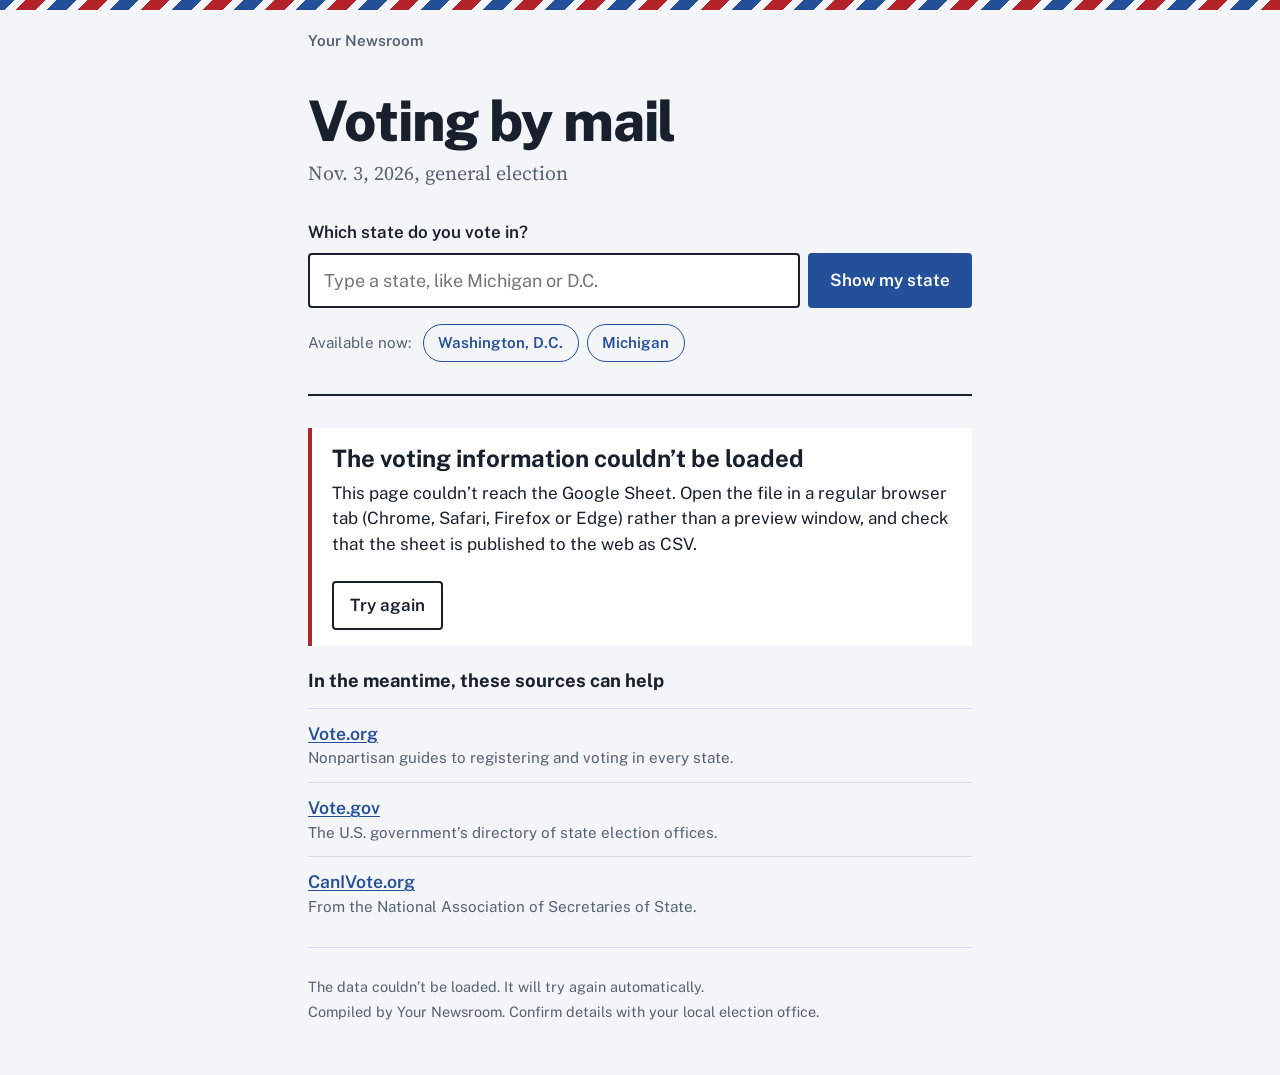
==== index.html @ 405a317d "Add files via upload" ====
<!doctype html>
<html lang="en">
<head>
<meta charset="utf-8">
<meta name="viewport" content="width=device-width, initial-scale=1">
<title>Voting by mail: state guide</title>
<link rel="preconnect" href="https://fonts.googleapis.com">
<link rel="preconnect" href="https://fonts.gstatic.com" crossorigin>
<link href="https://fonts.googleapis.com/css2?family=Public+Sans:wght@400;600;800&family=Source+Serif+4:opsz,wght@8..60,400;8..60,600&display=swap" rel="stylesheet">
<style>
  :root {
    --paper: #F3F5F8; --surface: #FFFFFF; --ink: #18202E; --muted: #566273;
    --blue: #24509A; --red: #B4232A; --line: #D5DBE4;
    --sans: "Public Sans", "Segoe UI", Roboto, Helvetica, Arial, sans-serif;
    --serif: "Source Serif 4", Georgia, "Times New Roman", serif;
  }
  @media (prefers-color-scheme: dark) {
    :root {
      color-scheme: dark;
      --paper: #121822; --surface: #1A2230; --ink: #E6EAF0; --muted: #A0ABBA;
      --blue: #93B4F2; --red: #F09A9A; --line: #2E3848;
    }
  }
  * { box-sizing: border-box; }
  html { -webkit-text-size-adjust: 100%; }
  body { margin: 0; background: var(--paper); color: var(--ink); font-family: var(--sans); font-size: 1.0625rem; line-height: 1.5; }

  .airmail { height: 10px; background: repeating-linear-gradient(-45deg, var(--red) 0 14px, var(--paper) 14px 22px, var(--blue) 22px 36px, var(--paper) 36px 44px); }

  .wrap { max-width: 44rem; margin: 0 auto; padding: 0 1.25rem; }
  .newsroom { margin: 1.25rem 0 0; font-weight: 600; color: var(--muted); font-size: .95rem; }

  .lookup { padding: 2.5rem 0 2rem; border-bottom: 2px solid var(--ink); }
  h1 { font-family: var(--sans); font-weight: 800; font-size: clamp(2.25rem, 7vw, 3.5rem); line-height: 1.02; letter-spacing: -.02em; margin: 0; }
  .election { margin: .5rem 0 2rem; font-family: var(--serif); font-size: 1.25rem; color: var(--muted); }

  label { display: block; font-weight: 600; margin-bottom: .5rem; }
  .row { display: flex; gap: .5rem; flex-wrap: wrap; }
  input[type=text] {
    flex: 1 1 14rem; min-width: 0; font: inherit; font-size: 1.125rem; padding: .75rem .9rem;
    color: var(--ink); background: var(--surface); border: 2px solid var(--ink); border-radius: 4px;
  }
  button { font: inherit; cursor: pointer; }
  .submit { padding: .75rem 1.25rem; font-weight: 600; color: #fff; background: var(--blue); border: 2px solid var(--blue); border-radius: 4px; }
  @media (prefers-color-scheme: dark) { .submit { color: #10192A; } }
  .quick { display: flex; gap: .5rem; flex-wrap: wrap; margin-top: 1rem; align-items: center; }
  .quick::before { content: "Available now:"; color: var(--muted); font-size: .95rem; margin-right: .25rem; }
  .chip { padding: .4rem .9rem; background: transparent; color: var(--blue); border: 1.5px solid var(--blue); border-radius: 999px; font-weight: 600; font-size: .95rem; }
  .chip:hover { background: var(--blue); color: var(--surface); }
  :focus-visible { outline: 3px solid var(--red); outline-offset: 2px; }

  #view { padding: 2rem 0 1rem; min-height: 12rem; }
  h2 { font-size: 1.5rem; line-height: 1.2; margin: 0 0 1rem; }

  .result dl { margin: 0; }
  .fact { padding: 1rem 0; border-top: 1px solid var(--line); display: grid; grid-template-columns: minmax(9rem, 13rem) 1fr; gap: .25rem 1.5rem; }
  .fact:first-child { border-top: 0; padding-top: 0; }
  dt { font-weight: 600; color: var(--muted); font-size: .95rem; }
  dd { margin: 0; font-family: var(--serif); font-size: 1.125rem; line-height: 1.6; white-space: pre-line; overflow-wrap: anywhere; }
  dd.blank, p.blank { font-family: var(--sans); font-size: 1rem; color: var(--muted); font-style: italic; }
  @media (max-width: 34rem) { .fact { grid-template-columns: 1fr; } }

  a { color: var(--blue); text-underline-offset: 2px; }
  .kicker { margin: 0 0 .25rem; font-weight: 600; color: var(--red); font-size: .95rem; }
  .result h2 { font-size: clamp(1.75rem, 5vw, 2.25rem); letter-spacing: -.01em; margin-bottom: .25rem; }
  .updated { margin: 0 0 1.5rem; color: var(--muted); font-size: .95rem; }
  .cited { margin-top: 1.5rem; padding-top: 1rem; border-top: 2px solid var(--ink); font-size: .95rem; }
  .cited h3 { font-size: 1rem; margin: 0 0 .5rem; }
  .cited ul { margin: 0; padding-left: 1.1rem; }
  .cited li { overflow-wrap: anywhere; margin: .2rem 0; }
  .back { margin-top: 1.5rem; padding: .6rem 1rem; background: transparent; color: var(--ink); border: 2px solid var(--ink); border-radius: 4px; font-weight: 600; }

  .notice { padding: 1rem 1.25rem; border-left: 4px solid var(--red); background: var(--surface); margin-bottom: 1.5rem; }
  .notice p { margin: 0; }
  .notice h2 { margin-bottom: .5rem; }

  .sources h2 { font-size: 1.15rem; }
  .sources ul { list-style: none; margin: 0; padding: 0; }
  .sources li { padding: .75rem 0; border-top: 1px solid var(--line); display: flex; flex-direction: column; }
  .sources li a { font-weight: 600; font-size: 1.1rem; }
  .sources li span { color: var(--muted); font-size: .95rem; }

  footer { padding: 1.5rem 0 3rem; color: var(--muted); font-size: .9rem; border-top: 1px solid var(--line); }
  footer p { margin: .25rem 0; }
  .sr-only { position: absolute; width: 1px; height: 1px; overflow: hidden; clip: rect(0 0 0 0); white-space: nowrap; }
</style>
</head>
<body>
  <div class="airmail" aria-hidden="true"></div>
  <div class="wrap">
    <header><p class="newsroom" id="newsroom"></p></header>
    <main>
      <section class="lookup">
        <h1>Voting by mail</h1>
        <p class="election" id="election"></p>
        <form id="lookup-form" role="search" autocomplete="off">
          <label for="state-input">Which state do you vote in?</label>
          <div class="row">
            <input type="text" id="state-input" list="state-list" placeholder="Type a state, like Michigan or D.C.">
            <button type="submit" class="submit">Show my state</button>
          </div>
          <datalist id="state-list"></datalist>
        </form>
        <div class="quick" id="quick"></div>
      </section>
      <section id="view" aria-live="polite"></section>
    </main>
    <footer>
      <p id="status" role="status"></p>
      <p id="credit"></p>
    </footer>
  </div>
  <script src="config.js"></script>
  <script src="bot.js"></script>
</body>
</html>
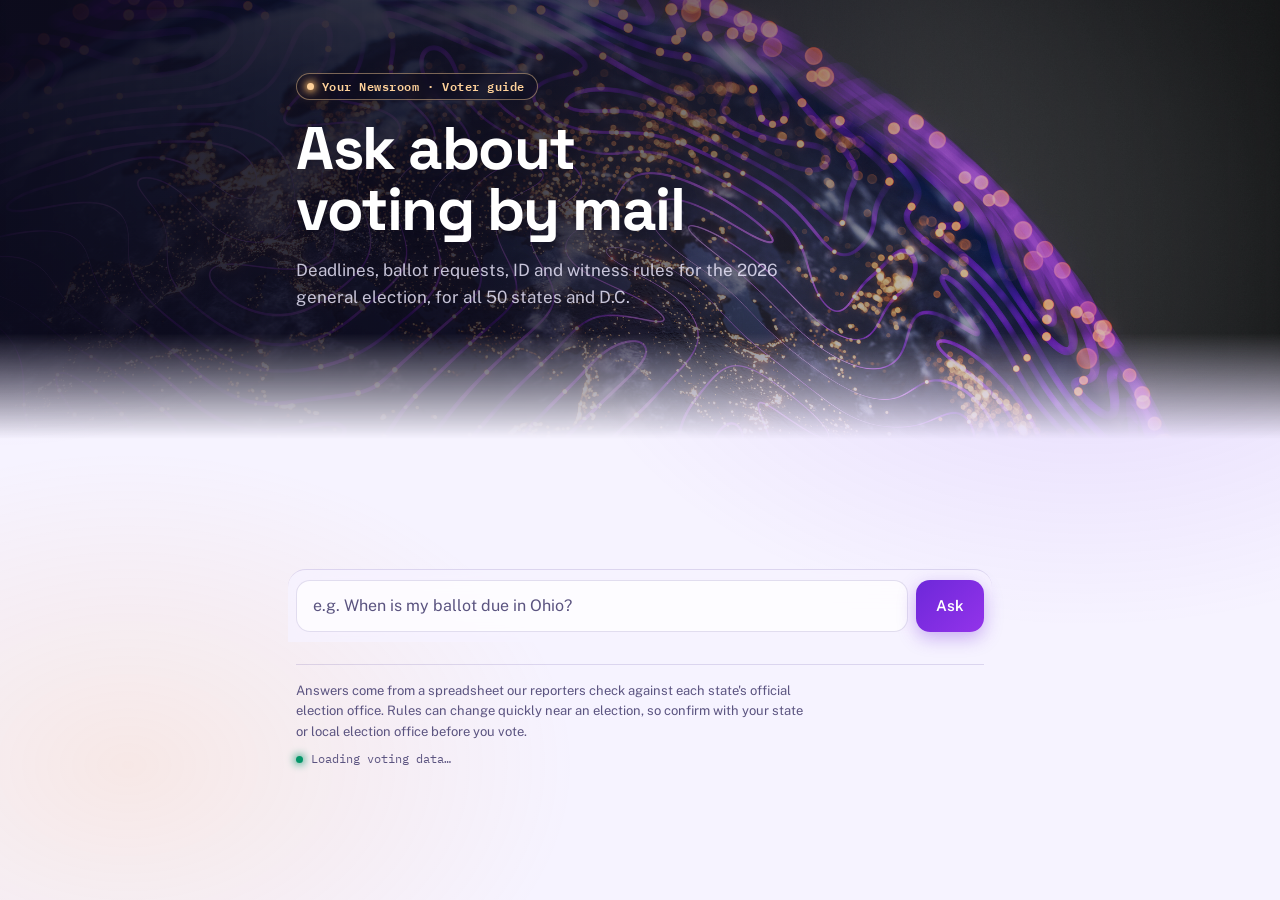
==== commit a845d12d: "Add files via upload" ====
--- a/index.html
+++ b/index.html
@@ -1,116 +1,44 @@
 <!doctype html>
 <html lang="en">
 <head>
-<meta charset="utf-8">
-<meta name="viewport" content="width=device-width, initial-scale=1">
-<title>Voting by mail: state guide</title>
-<link rel="preconnect" href="https://fonts.googleapis.com">
-<link rel="preconnect" href="https://fonts.gstatic.com" crossorigin>
-<link href="https://fonts.googleapis.com/css2?family=Public+Sans:wght@400;600;800&family=Source+Serif+4:opsz,wght@8..60,400;8..60,600&display=swap" rel="stylesheet">
-<style>
-  :root {
-    --paper: #F3F5F8; --surface: #FFFFFF; --ink: #18202E; --muted: #566273;
-    --blue: #24509A; --red: #B4232A; --line: #D5DBE4;
-    --sans: "Public Sans", "Segoe UI", Roboto, Helvetica, Arial, sans-serif;
-    --serif: "Source Serif 4", Georgia, "Times New Roman", serif;
-  }
-  @media (prefers-color-scheme: dark) {
-    :root {
-      color-scheme: dark;
-      --paper: #121822; --surface: #1A2230; --ink: #E6EAF0; --muted: #A0ABBA;
-      --blue: #93B4F2; --red: #F09A9A; --line: #2E3848;
-    }
-  }
-  * { box-sizing: border-box; }
-  html { -webkit-text-size-adjust: 100%; }
-  body { margin: 0; background: var(--paper); color: var(--ink); font-family: var(--sans); font-size: 1.0625rem; line-height: 1.5; }
-
-  .airmail { height: 10px; background: repeating-linear-gradient(-45deg, var(--red) 0 14px, var(--paper) 14px 22px, var(--blue) 22px 36px, var(--paper) 36px 44px); }
-
-  .wrap { max-width: 44rem; margin: 0 auto; padding: 0 1.25rem; }
-  .newsroom { margin: 1.25rem 0 0; font-weight: 600; color: var(--muted); font-size: .95rem; }
-
-  .lookup { padding: 2.5rem 0 2rem; border-bottom: 2px solid var(--ink); }
-  h1 { font-family: var(--sans); font-weight: 800; font-size: clamp(2.25rem, 7vw, 3.5rem); line-height: 1.02; letter-spacing: -.02em; margin: 0; }
-  .election { margin: .5rem 0 2rem; font-family: var(--serif); font-size: 1.25rem; color: var(--muted); }
-
-  label { display: block; font-weight: 600; margin-bottom: .5rem; }
-  .row { display: flex; gap: .5rem; flex-wrap: wrap; }
-  input[type=text] {
-    flex: 1 1 14rem; min-width: 0; font: inherit; font-size: 1.125rem; padding: .75rem .9rem;
-    color: var(--ink); background: var(--surface); border: 2px solid var(--ink); border-radius: 4px;
-  }
-  button { font: inherit; cursor: pointer; }
-  .submit { padding: .75rem 1.25rem; font-weight: 600; color: #fff; background: var(--blue); border: 2px solid var(--blue); border-radius: 4px; }
-  @media (prefers-color-scheme: dark) { .submit { color: #10192A; } }
-  .quick { display: flex; gap: .5rem; flex-wrap: wrap; margin-top: 1rem; align-items: center; }
-  .quick::before { content: "Available now:"; color: var(--muted); font-size: .95rem; margin-right: .25rem; }
-  .chip { padding: .4rem .9rem; background: transparent; color: var(--blue); border: 1.5px solid var(--blue); border-radius: 999px; font-weight: 600; font-size: .95rem; }
-  .chip:hover { background: var(--blue); color: var(--surface); }
-  :focus-visible { outline: 3px solid var(--red); outline-offset: 2px; }
-
-  #view { padding: 2rem 0 1rem; min-height: 12rem; }
-  h2 { font-size: 1.5rem; line-height: 1.2; margin: 0 0 1rem; }
-
-  .result dl { margin: 0; }
-  .fact { padding: 1rem 0; border-top: 1px solid var(--line); display: grid; grid-template-columns: minmax(9rem, 13rem) 1fr; gap: .25rem 1.5rem; }
-  .fact:first-child { border-top: 0; padding-top: 0; }
-  dt { font-weight: 600; color: var(--muted); font-size: .95rem; }
-  dd { margin: 0; font-family: var(--serif); font-size: 1.125rem; line-height: 1.6; white-space: pre-line; overflow-wrap: anywhere; }
-  dd.blank, p.blank { font-family: var(--sans); font-size: 1rem; color: var(--muted); font-style: italic; }
-  @media (max-width: 34rem) { .fact { grid-template-columns: 1fr; } }
-
-  a { color: var(--blue); text-underline-offset: 2px; }
-  .kicker { margin: 0 0 .25rem; font-weight: 600; color: var(--red); font-size: .95rem; }
-  .result h2 { font-size: clamp(1.75rem, 5vw, 2.25rem); letter-spacing: -.01em; margin-bottom: .25rem; }
-  .updated { margin: 0 0 1.5rem; color: var(--muted); font-size: .95rem; }
-  .cited { margin-top: 1.5rem; padding-top: 1rem; border-top: 2px solid var(--ink); font-size: .95rem; }
-  .cited h3 { font-size: 1rem; margin: 0 0 .5rem; }
-  .cited ul { margin: 0; padding-left: 1.1rem; }
-  .cited li { overflow-wrap: anywhere; margin: .2rem 0; }
-  .back { margin-top: 1.5rem; padding: .6rem 1rem; background: transparent; color: var(--ink); border: 2px solid var(--ink); border-radius: 4px; font-weight: 600; }
-
-  .notice { padding: 1rem 1.25rem; border-left: 4px solid var(--red); background: var(--surface); margin-bottom: 1.5rem; }
-  .notice p { margin: 0; }
-  .notice h2 { margin-bottom: .5rem; }
-
-  .sources h2 { font-size: 1.15rem; }
-  .sources ul { list-style: none; margin: 0; padding: 0; }
-  .sources li { padding: .75rem 0; border-top: 1px solid var(--line); display: flex; flex-direction: column; }
-  .sources li a { font-weight: 600; font-size: 1.1rem; }
-  .sources li span { color: var(--muted); font-size: .95rem; }
-
-  footer { padding: 1.5rem 0 3rem; color: var(--muted); font-size: .9rem; border-top: 1px solid var(--line); }
-  footer p { margin: .25rem 0; }
-  .sr-only { position: absolute; width: 1px; height: 1px; overflow: hidden; clip: rect(0 0 0 0); white-space: nowrap; }
-</style>
+  <meta charset="utf-8">
+  <meta name="viewport" content="width=device-width, initial-scale=1, viewport-fit=cover">
+  <title>Mail Ballot Answers</title>
+  <meta name="description" content="Ask when, where and how to vote by mail in your state.">
+  <meta name="color-scheme" content="dark light">
+  <meta name="theme-color" content="#0b0a1c">
+  <link rel="preconnect" href="https://fonts.googleapis.com">
+  <link rel="preconnect" href="https://fonts.gstatic.com" crossorigin>
+  <link rel="stylesheet" href="https://fonts.googleapis.com/css2?family=IBM+Plex+Mono:wght@400;600&family=Public+Sans:wght@400;600;800&family=Space+Grotesk:wght@500;700&display=swap">
+  <link rel="preload" as="image" href="hero.jpg">
+  <link rel="stylesheet" href="style.css">
 </head>
 <body>
-  <div class="airmail" aria-hidden="true"></div>
-  <div class="wrap">
-    <header><p class="newsroom" id="newsroom"></p></header>
-    <main>
-      <section class="lookup">
-        <h1>Voting by mail</h1>
-        <p class="election" id="election"></p>
-        <form id="lookup-form" role="search" autocomplete="off">
-          <label for="state-input">Which state do you vote in?</label>
-          <div class="row">
-            <input type="text" id="state-input" list="state-list" placeholder="Type a state, like Michigan or D.C.">
-            <button type="submit" class="submit">Show my state</button>
-          </div>
-          <datalist id="state-list"></datalist>
-        </form>
-        <div class="quick" id="quick"></div>
-      </section>
-      <section id="view" aria-live="polite"></section>
-    </main>
+  <main class="wrap">
+    <header>
+      <p class="kicker"><span data-newsroom>Your Newsroom</span> · Voter guide</p>
+      <h1>Ask about voting by mail</h1>
+      <p>Deadlines, ballot requests, ID and witness rules for the <span data-election>2026 general election</span>, for all 50 states and D.C.</p>
+    </header>
+
+    <div id="chips" class="chips" aria-label="Example questions"></div>
+
+    <section id="log" class="log" aria-live="polite" aria-label="Conversation"></section>
+
+    <form id="ask" class="ask" autocomplete="off">
+      <label for="q">Your question</label>
+      <input id="q" name="q" type="text" placeholder="e.g. When is my ballot due in Ohio?" required>
+      <button type="submit">Ask</button>
+    </form>
+
     <footer>
-      <p id="status" role="status"></p>
-      <p id="credit"></p>
+      <p>Answers come from a spreadsheet our reporters check against each state's official election office. Rules can change quickly near an election, so confirm with your state or local election office before you vote.</p>
+      <p id="status" class="status">Loading voting data…</p>
     </footer>
-  </div>
+  </main>
+
   <script src="config.js"></script>
   <script src="bot.js"></script>
+  <script src="app.js"></script>
 </body>
 </html>
--- a/style.css
+++ b/style.css
@@ -0,0 +1,289 @@
+/* Night map: a dark, star-lit theme built around hero.jpg.
+   One narrow 720px column: banner header, example chips, chat log, sticky question bar, footer.
+   Variable names are shared with tests.html — rename none of them. */
+
+/* ---------- Tokens: dark (default) ---------- */
+:root {
+  --paper: #0b0a1c;
+  --card: rgba(24, 20, 56, 0.62);
+  --ink: #eeeaff;
+  --muted: #a9a3cc;
+  --rule: rgba(169, 163, 204, 0.18);
+  --accent: #a78bfa;
+  --accent-ink: #ffffff;
+  --stamp: #ffb454;
+  --you: #6d28d9;
+  --font-body: "Public Sans", system-ui, -apple-system, "Segoe UI", sans-serif;
+  --font-mono: "IBM Plex Mono", ui-monospace, "SFMono-Regular", Menlo, monospace;
+  --font-display: "Space Grotesk", "Public Sans", system-ui, sans-serif;
+
+  --violet: #6d28d9;
+  --purple: #9333ea;
+  --label: #c4b5fd;
+  --amber: #ffd29a;
+  --glass: rgba(255, 255, 255, 0.06);
+  --glass-edge: rgba(255, 255, 255, 0.12);
+  --bar: rgba(11, 10, 28, 0.72);
+  --glow-violet: rgba(124, 58, 237, 0.28);
+  --glow-amber: rgba(255, 170, 80, 0.12);
+  --live: #34d399;
+  color-scheme: dark;
+}
+
+/* ---------- Tokens: light ---------- */
+@media (prefers-color-scheme: light) {
+  :root:not([data-theme="dark"]) {
+    --paper: #f6f3ff; --card: rgba(255, 255, 255, 0.72); --ink: #1b1535; --muted: #5b5480;
+    --rule: rgba(60, 40, 140, 0.14); --accent: #6d28d9; --accent-ink: #ffffff; --stamp: #b45309;
+    --label: #6d28d9; --glass: rgba(255, 255, 255, 0.7); --glass-edge: rgba(60, 40, 140, 0.14);
+    --bar: rgba(246, 243, 255, 0.78); --glow-violet: rgba(124, 58, 237, 0.14);
+    --glow-amber: rgba(255, 170, 80, 0.14); --live: #059669;
+    color-scheme: light;
+  }
+}
+:root[data-theme="light"] {
+  --paper: #f6f3ff; --card: rgba(255, 255, 255, 0.72); --ink: #1b1535; --muted: #5b5480;
+  --rule: rgba(60, 40, 140, 0.14); --accent: #6d28d9; --accent-ink: #ffffff; --stamp: #b45309;
+  --label: #6d28d9; --glass: rgba(255, 255, 255, 0.7); --glass-edge: rgba(60, 40, 140, 0.14);
+  --bar: rgba(246, 243, 255, 0.78); --glow-violet: rgba(124, 58, 237, 0.14);
+  --glow-amber: rgba(255, 170, 80, 0.14); --live: #059669;
+  color-scheme: light;
+}
+
+/* ---------- Page ---------- */
+* { box-sizing: border-box; }
+html { background: var(--paper); }
+body {
+  margin: 0; color: var(--ink); background: transparent;
+  font: 16px/1.6 var(--font-body);
+  overflow-x: clip; /* the full-bleed banner must never cause sideways scrolling */
+}
+/* Soft violet and amber glows, fixed behind everything */
+body::before {
+  content: ""; position: fixed; inset: 0; z-index: -1; pointer-events: none;
+  background:
+    radial-gradient(60vmax 40vmax at 85% 30%, var(--glow-violet), transparent 70%),
+    radial-gradient(50vmax 35vmax at 10% 85%, var(--glow-amber), transparent 70%),
+    radial-gradient(40vmax 30vmax at 0% 20%, var(--glow-violet), transparent 70%);
+}
+
+.wrap {
+  max-width: 720px; margin: 0 auto;
+  padding-block: 24px 0;
+  padding-left: max(16px, env(safe-area-inset-left, 0px));
+  padding-right: max(16px, env(safe-area-inset-right, 0px));
+  display: flex; flex-direction: column; gap: 22px;
+}
+
+a { color: var(--accent); overflow-wrap: anywhere; text-underline-offset: 3px; }
+:focus-visible { outline: 2px solid var(--accent); outline-offset: 3px; border-radius: 6px; }
+
+/* ---------- Header banner ---------- */
+header {
+  position: relative; isolation: isolate;
+  /* full-bleed while the text stays on the 720px column */
+  margin-inline: calc(50% - 50vw);
+  padding-inline: calc(50vw - 50%);
+  margin-top: -24px;
+  padding-top: calc(72px + env(safe-area-inset-top, 0px));
+  padding-bottom: 128px;
+  margin-bottom: -56px; /* let the fade overlap the chips a little */
+  color: #ffffff;
+}
+header::before {
+  content: ""; position: absolute; inset: 0; z-index: -1;
+  background:
+    linear-gradient(90deg, rgba(11, 10, 28, 0.94) 0%, rgba(11, 10, 28, 0.78) 38%, rgba(11, 10, 28, 0.25) 72%, rgba(11, 10, 28, 0.1) 100%),
+    url("hero.jpg") 70% 40% / cover no-repeat,
+    #0b0a1c;
+  -webkit-mask-image: linear-gradient(to bottom, #000 0%, #000 76%, transparent 100%);
+          mask-image: linear-gradient(to bottom, #000 0%, #000 76%, transparent 100%);
+}
+
+header .kicker {
+  display: inline-flex; align-items: center; gap: 8px;
+  width: fit-content; max-width: 100%; margin: 0 0 18px;
+  padding: 5px 12px 5px 10px;
+  font: 600 12px/1.3 var(--font-mono); letter-spacing: 0.04em;
+  color: #ffd29a;
+  border: 1px solid rgba(255, 210, 154, 0.45); border-radius: 999px;
+  background: rgba(11, 10, 28, 0.45);
+  -webkit-backdrop-filter: blur(6px); backdrop-filter: blur(6px);
+}
+header .kicker::before {
+  content: ""; flex: none; width: 7px; height: 7px; border-radius: 50%;
+  background: #ffd29a;
+  box-shadow: 0 0 6px 2px rgba(255, 190, 110, 0.75), 0 0 16px 4px rgba(255, 170, 80, 0.35);
+}
+
+header h1 {
+  font-family: var(--font-display); font-weight: 700;
+  font-size: clamp(36px, 8vw, 60px); line-height: 1.02; letter-spacing: -0.025em;
+  margin: 0 0 16px; max-width: 13ch; text-wrap: balance;
+  color: #ffffff; text-shadow: 0 2px 24px rgba(11, 10, 28, 0.6);
+}
+header p { margin: 0; color: rgba(238, 234, 255, 0.82); max-width: 52ch; font-size: 17px; }
+
+/* ---------- Example-question chips ---------- */
+.chips { display: flex; flex-wrap: wrap; gap: 8px; position: relative; }
+.chips button {
+  font: inherit; font-size: 14px; color: var(--ink);
+  background: var(--glass); border: 1px solid var(--glass-edge); border-radius: 999px;
+  padding: 7px 14px; cursor: pointer; max-width: 100%;
+  -webkit-backdrop-filter: blur(10px); backdrop-filter: blur(10px);
+  transition: border-color 0.2s, box-shadow 0.2s, background-color 0.2s;
+}
+.chips button:hover {
+  border-color: rgba(167, 139, 250, 0.7);
+  box-shadow: 0 0 0 1px rgba(167, 139, 250, 0.25), 0 0 18px rgba(147, 51, 234, 0.45);
+}
+
+/* ---------- Conversation ---------- */
+.log { display: flex; flex-direction: column; gap: 18px; min-height: 120px; }
+.msg { max-width: 100%; min-width: 0; }
+
+.msg.you {
+  align-self: flex-end; max-width: 85%;
+  padding: 10px 16px; border-radius: 18px 18px 4px 18px;
+  background: linear-gradient(135deg, #6d28d9, #9333ea);
+  color: #ffffff; overflow-wrap: anywhere;
+  box-shadow: 0 6px 20px rgba(109, 40, 217, 0.3);
+}
+
+.msg.bot { position: relative; padding-left: 24px; }
+.msg.bot::before { /* amber dot */
+  content: ""; position: absolute; left: 3px; top: 8px;
+  width: 9px; height: 9px; border-radius: 50%;
+  background: #ffd29a;
+  box-shadow: 0 0 6px 2px rgba(255, 190, 110, 0.7), 0 0 14px 4px rgba(255, 170, 80, 0.3);
+}
+.msg.bot::after { /* faint violet line running down */
+  content: ""; position: absolute; left: 7px; top: 24px; bottom: 2px; width: 1px;
+  background: linear-gradient(to bottom, rgba(167, 139, 250, 0.5), rgba(167, 139, 250, 0));
+}
+.msg.bot p { margin: 0 0 8px; max-width: 65ch; }
+
+/* ---------- Answer card ---------- */
+.state-card {
+  position: relative; overflow: hidden;
+  display: grid; gap: 14px;
+  padding: 22px 20px 18px;
+  border: 1px solid var(--glass-edge); border-radius: 16px;
+  background:
+    url("data:image/svg+xml,%3Csvg xmlns='http://www.w3.org/2000/svg' width='240' height='170' viewBox='0 0 240 170' fill='none' stroke='%23a78bfa' stroke-opacity='.35' stroke-width='1'%3E%3Cpath d='M20 170C48 112 104 124 126 88S190 40 240 14'/%3E%3Cpath d='M56 170C78 128 122 136 146 104S200 66 240 46'/%3E%3Cpath d='M92 170C108 140 140 148 164 120S210 92 240 80'/%3E%3Cpath d='M128 170C140 150 160 156 180 136S218 116 240 112'/%3E%3Cpath d='M164 170C172 158 186 162 198 150S226 140 240 140'/%3E%3C/svg%3E") right bottom / 240px 170px no-repeat,
+    var(--card);
+  -webkit-backdrop-filter: blur(16px) saturate(120%); backdrop-filter: blur(16px) saturate(120%);
+  box-shadow: 0 18px 40px rgba(5, 4, 20, 0.35);
+}
+.state-card::before { /* gradient strip along the top edge */
+  content: ""; position: absolute; inset: 0 0 auto; height: 3px;
+  background: linear-gradient(90deg, #6d28d9, #9333ea 55%, #ffb454);
+}
+.state-card h2 {
+  margin: 0; padding-right: 104px;
+  font: 700 24px/1.15 var(--font-display); letter-spacing: -0.01em;
+}
+.state-card dl { margin: 0; display: grid; gap: 0; }
+.state-card dt {
+  font: 600 11px/1.3 var(--font-mono); letter-spacing: 0.08em; text-transform: uppercase;
+  color: var(--label);
+  padding-top: 12px; border-top: 1px solid var(--rule);
+}
+.state-card dl > dt:first-child,
+.state-card dl > div:first-child > dt { padding-top: 0; border-top: 0; }
+.state-card dl > div + div > dt { margin-top: 12px; }
+.state-card dd { margin: 4px 0 12px; overflow-wrap: anywhere; }
+.state-card dl > dd:last-child,
+.state-card dl > div:last-child > dd { margin-bottom: 0; }
+
+.state-card .foot {
+  display: flex; flex-wrap: wrap; gap: 6px 16px; align-items: center;
+  border-top: 1px solid var(--rule); padding-top: 12px;
+  font-size: 14px; color: var(--muted);
+  position: relative; /* stays above the contour lines */
+}
+
+/* The "postmark": when a reporter last checked this row */
+.postmark {
+  position: absolute; top: 16px; right: 16px; width: 86px; height: 86px;
+  border: 4px double var(--stamp); border-radius: 50%;
+  color: var(--stamp); opacity: 0.9;
+  display: grid; place-content: center; text-align: center;
+  transform: rotate(-9deg);
+  font: 600 10px/1.25 var(--font-mono); letter-spacing: 0.06em; text-transform: uppercase;
+  box-shadow: 0 0 14px rgba(255, 180, 84, 0.18);
+}
+.postmark b { display: block; font-size: 12px; }
+
+/* ---------- Question bar ---------- */
+form.ask {
+  position: sticky; bottom: 0; z-index: 5;
+  display: flex; gap: 8px;
+  margin-inline: -8px; padding: 10px 8px calc(10px + env(safe-area-inset-bottom, 0px));
+  background: var(--bar);
+  -webkit-backdrop-filter: blur(14px) saturate(140%); backdrop-filter: blur(14px) saturate(140%);
+  border-top: 1px solid var(--rule);
+  border-radius: 18px 18px 0 0;
+}
+form.ask label { position: absolute; left: -9999px; }
+form.ask input {
+  flex: 1; min-width: 0; font: inherit; font-size: 16px; /* 16px stops iOS zoom */
+  padding: 12px 16px; color: var(--ink);
+  background: var(--glass); border: 1px solid var(--glass-edge); border-radius: 14px;
+  transition: border-color 0.2s, box-shadow 0.2s;
+}
+form.ask input::placeholder { color: var(--muted); }
+form.ask input:focus { outline: none; border-color: #a78bfa; box-shadow: 0 0 0 3px rgba(167, 139, 250, 0.25), 0 0 22px rgba(147, 51, 234, 0.35); }
+form.ask input:focus-visible { outline: none; }
+form.ask button {
+  flex: none; font: 600 15px var(--font-body); padding: 0 20px;
+  border: 0; border-radius: 14px; cursor: pointer;
+  background: linear-gradient(135deg, #6d28d9, #9333ea); color: #ffffff;
+  box-shadow: 0 6px 18px rgba(109, 40, 217, 0.35);
+  transition: filter 0.2s, box-shadow 0.2s;
+}
+form.ask button:hover { filter: brightness(1.12); box-shadow: 0 8px 24px rgba(147, 51, 234, 0.45); }
+
+/* ---------- Footer ---------- */
+footer {
+  font-size: 13px; color: var(--muted);
+  border-top: 1px solid var(--rule);
+  padding-top: 16px; padding-bottom: calc(32px + env(safe-area-inset-bottom, 0px));
+}
+footer p { margin: 0 0 8px; max-width: 65ch; }
+.status { display: flex; align-items: center; gap: 8px; font: 12px/1.4 var(--font-mono); color: var(--muted); }
+.status::before {
+  content: ""; flex: none; width: 7px; height: 7px; border-radius: 50%;
+  background: var(--live); box-shadow: 0 0 8px 1px var(--live);
+}
+.status.warn { color: var(--stamp); }
+.status.warn::before { background: var(--stamp); box-shadow: 0 0 8px 1px var(--stamp); }
+
+/* ---------- Narrow screens ---------- */
+@media (max-width: 480px) {
+  header { padding-top: calc(48px + env(safe-area-inset-top, 0px)); padding-bottom: 112px; }
+  header::before {
+    background:
+      linear-gradient(180deg, rgba(11, 10, 28, 0.55), rgba(11, 10, 28, 0.85)),
+      url("hero.jpg") 60% 40% / cover no-repeat,
+      #0b0a1c;
+  }
+  header p { font-size: 16px; }
+  .state-card { padding: 20px 16px 16px; }
+  .state-card h2 { padding-right: 0; }
+  .postmark {
+    position: static; transform: rotate(-3deg);
+    width: auto; height: auto; border-radius: 10px; padding: 5px 10px;
+    justify-self: start;
+  }
+  .postmark b { display: inline; }
+}
+
+/* ---------- Motion ---------- */
+@media (prefers-reduced-motion: no-preference) {
+  .msg { animation: rise 0.32s cubic-bezier(0.2, 0.7, 0.2, 1) both; }
+  header .kicker::before,
+  .msg.bot:last-child::before { animation: twinkle 2.8s ease-in-out infinite; }
+  @keyframes rise { from { transform: translateY(10px); opacity: 0; } }
+  @keyframes twinkle { 50% { opacity: 0.45; transform: scale(0.8); } }
+}
